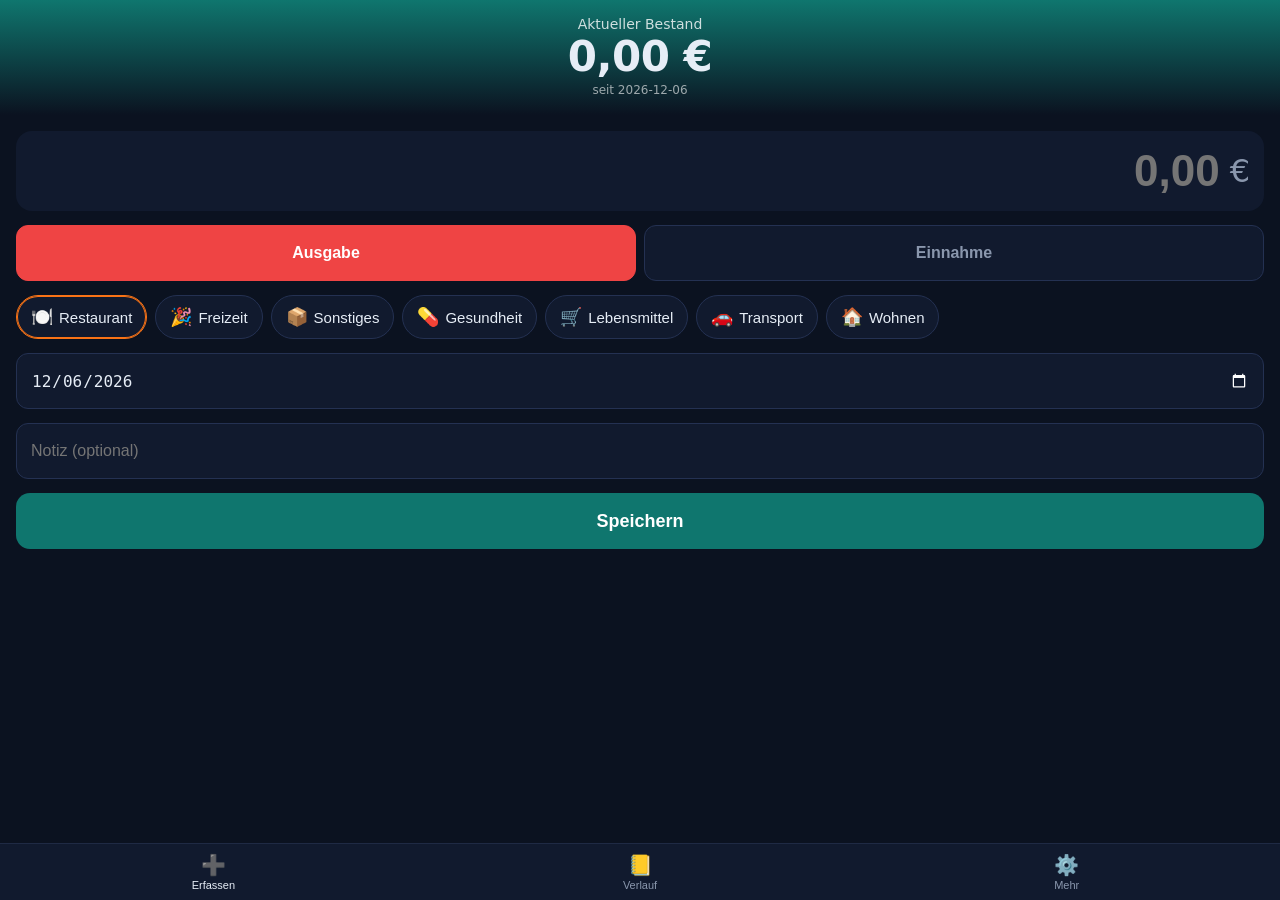
==== src/index.html @ 919357d1 "Initial commit: CashCount — lokales Kassenbuch als PWA Iterationen 1–3: Erfassen mit Live-Bestand, K" ====
<!DOCTYPE html>
<html lang="de">
<head>
  <meta charset="UTF-8">
  <meta name="viewport" content="width=device-width, initial-scale=1, viewport-fit=cover, user-scalable=no">
  <meta name="apple-mobile-web-app-capable" content="yes">
  <meta name="apple-mobile-web-app-status-bar-style" content="black-translucent">
  <meta name="apple-mobile-web-app-title" content="CashCount">
  <meta name="theme-color" content="#0f766e">
  <title>CashCount</title>
  <link rel="manifest" href="manifest.webmanifest">
  <link rel="apple-touch-icon" href="icons/icon-180.png">
  <link rel="stylesheet" href="css/styles.css">
</head>
<body>
  <!-- Bestand -->
  <header class="balance" id="balance">
    <span class="balance__label">Aktueller Bestand</span>
    <span class="balance__value" id="balanceValue">–</span>
    <span class="balance__sub" id="balanceSub"></span>
  </header>

  <main id="views">
    <!-- ERFASSEN -->
    <section class="view" data-view="capture">
      <form id="captureForm" class="capture" autocomplete="off">
        <div class="amount">
          <input id="amountInput" class="amount__input" inputmode="decimal" placeholder="0,00" aria-label="Betrag">
          <span class="amount__cur">€</span>
        </div>

        <div class="typetoggle" id="captureType">
          <button type="button" class="typebtn" data-type="expense">Ausgabe</button>
          <button type="button" class="typebtn" data-type="income">Einnahme</button>
        </div>

        <div class="chips" id="captureChips"></div>

        <div class="row">
          <input type="date" id="dateInput" class="field" aria-label="Datum">
        </div>
        <div class="row">
          <input type="text" id="noteInput" class="field" placeholder="Notiz (optional)">
        </div>

        <button type="submit" class="save" id="saveBtn">Speichern</button>
        <p class="toast" id="toast" hidden></p>
      </form>
    </section>

    <!-- VERLAUF -->
    <section class="view" data-view="history" hidden>
      <div class="filterbar">
        <input id="searchInput" class="field" placeholder="🔍 Suche (Notiz / Kategorie)">
        <div class="row">
          <select id="filterType" class="field">
            <option value="all">Alle</option>
            <option value="expense">Ausgaben</option>
            <option value="income">Einnahmen</option>
          </select>
          <select id="filterCat" class="field"></select>
        </div>
      </div>
      <div id="historyList"></div>
    </section>

    <!-- MEHR -->
    <section class="view" data-view="more" hidden>
      <div class="card">
        <h2>Übersicht — <span id="statMonth"></span></h2>
        <div class="statrow"><span>Einnahmen</span><span class="pos" id="statIncome">–</span></div>
        <div class="statrow"><span>Ausgaben</span><span class="neg" id="statExpense">–</span></div>
        <div class="statrow statrow--total"><span>Saldo Monat</span><span id="statNet">–</span></div>
        <div id="statByCat" class="statcats"></div>
      </div>

      <div class="card">
        <h2>Anfangsbestand</h2>
        <div class="row">
          <input id="startInput" class="field" inputmode="decimal" placeholder="0,00">
          <button type="button" class="btn" id="saveStartBtn">Sichern</button>
        </div>
        <p class="muted" id="startMode"></p>
      </div>

      <div class="card">
        <div class="card__head">
          <h2>Kategorien</h2>
          <button type="button" class="btn btn--sm" id="addCatBtn">+ Neu</button>
        </div>
        <div id="categoryListMore" class="catlist"></div>
      </div>

      <div class="card">
        <div class="card__head">
          <h2>Wiederkehrende Einträge</h2>
          <button type="button" class="btn btn--sm" id="addRecurBtn">+ Neu</button>
        </div>
        <div id="recurringList" class="catlist"></div>
        <p class="muted">Fällige Einträge werden beim Öffnen der App automatisch erzeugt.</p>
      </div>

      <div class="card">
        <h2>Daten</h2>
        <div class="datagrid">
          <button type="button" class="btn" id="exportCsvBtn">CSV exportieren</button>
          <button type="button" class="btn" id="backupBtn">Backup sichern</button>
          <button type="button" class="btn" id="importBtn">Backup laden</button>
          <input type="file" id="importFile" accept="application/json,.json" hidden>
        </div>
        <p class="muted">CSV für Tabellen (Excel/Numbers). „Backup laden" ersetzt alle aktuellen Daten.</p>
      </div>
    </section>
  </main>

  <!-- Bottom-Navigation -->
  <nav class="tabbar">
    <button class="tab is-active" data-goto="capture">➕<span>Erfassen</span></button>
    <button class="tab" data-goto="history">📒<span>Verlauf</span></button>
    <button class="tab" data-goto="more">⚙️<span>Mehr</span></button>
  </nav>

  <!-- Bearbeiten-Overlay -->
  <div class="overlay" id="editOverlay" hidden>
    <div class="sheet">
      <h2>Eintrag bearbeiten</h2>
      <div class="amount">
        <input id="editAmount" class="amount__input" inputmode="decimal" placeholder="0,00">
        <span class="amount__cur">€</span>
      </div>
      <div class="typetoggle" id="editType">
        <button type="button" class="typebtn" data-type="expense">Ausgabe</button>
        <button type="button" class="typebtn" data-type="income">Einnahme</button>
      </div>
      <div class="chips" id="editChips"></div>
      <div class="row"><input type="date" id="editDate" class="field"></div>
      <div class="row"><input type="text" id="editNote" class="field" placeholder="Notiz (optional)"></div>
      <div class="sheet__actions">
        <button type="button" class="btn danger" id="editDelete">Löschen</button>
        <button type="button" class="btn" id="editCancel">Abbrechen</button>
        <button type="button" class="save save--inline" id="editSave">Speichern</button>
      </div>
    </div>
  </div>

  <!-- Kategorie-Overlay -->
  <div class="overlay" id="catOverlay" hidden>
    <div class="sheet">
      <h2 id="catSheetTitle">Kategorie</h2>
      <div class="row">
        <input id="catIcon" class="field field--icon" placeholder="🛒" maxlength="2" aria-label="Emoji">
        <input id="catName" class="field" placeholder="Name" aria-label="Name">
      </div>
      <div class="swatches" id="catSwatches"></div>
      <select id="catType" class="field">
        <option value="expense">Ausgabe</option>
        <option value="income">Einnahme</option>
        <option value="both">beides</option>
      </select>
      <label class="check"><input type="checkbox" id="catArchived"> Archiviert (ausgeblendet)</label>
      <div class="sheet__actions">
        <button type="button" class="btn danger" id="catDelete">Löschen</button>
        <button type="button" class="btn" id="catCancel">Abbrechen</button>
        <button type="button" class="save save--inline" id="catSave">Speichern</button>
      </div>
    </div>
  </div>

  <!-- Wiederkehrend-Overlay -->
  <div class="overlay" id="recurOverlay" hidden>
    <div class="sheet">
      <h2>Wiederkehrender Eintrag</h2>
      <div class="amount">
        <input id="recurAmount" class="amount__input" inputmode="decimal" placeholder="0,00">
        <span class="amount__cur">€</span>
      </div>
      <div class="typetoggle" id="recurType">
        <button type="button" class="typebtn" data-type="expense">Ausgabe</button>
        <button type="button" class="typebtn" data-type="income">Einnahme</button>
      </div>
      <div class="chips" id="recurChips"></div>
      <input id="recurNote" class="field" placeholder="Notiz (optional)">
      <label class="fieldlabel">Intervall
        <select id="recurInterval" class="field"></select>
      </label>
      <label class="fieldlabel" id="recurWeekdayRow" hidden>Wochentag
        <select id="recurWeekday" class="field"></select>
      </label>
      <label class="fieldlabel" id="recurDayRow" hidden>Tag im Monat
        <input id="recurDay" class="field" inputmode="numeric" placeholder="1–31">
      </label>
      <label class="fieldlabel">Start
        <input type="date" id="recurStart" class="field">
      </label>
      <label class="fieldlabel">Ende (optional)
        <input type="date" id="recurEnd" class="field">
      </label>
      <label class="check"><input type="checkbox" id="recurActive" checked> Aktiv</label>
      <div class="sheet__actions">
        <button type="button" class="btn danger" id="recurDelete">Löschen</button>
        <button type="button" class="btn" id="recurCancel">Abbrechen</button>
        <button type="button" class="save save--inline" id="recurSave">Speichern</button>
      </div>
    </div>
  </div>

  <script src="js/config.js"></script>
  <script src="js/money.js"></script>
  <script src="js/db.js"></script>
  <script src="js/exporter.js"></script>
  <script src="js/app.js"></script>
</body>
</html>
---- src/css/styles.css ----
/* CashCount — Styles. Dark, daumenfreundlich, Vollbild-PWA. */
:root {
  --bg: #0b1220;
  --surface: #111a2e;
  --surface2: #1a2540;
  --text: #e6edf6;
  --muted: #8a97ad;
  --accent: #0f766e;
  --expense: #ef4444;
  --income: #22c55e;
  --tap: 56px;
  --safe-top: env(safe-area-inset-top);
  --safe-bottom: env(safe-area-inset-bottom);
}

* { box-sizing: border-box; -webkit-tap-highlight-color: transparent; }

html, body {
  margin: 0; height: 100%;
  background: var(--bg); color: var(--text);
  font-family: -apple-system, system-ui, "Segoe UI", Roboto, sans-serif;
}
body { display: flex; flex-direction: column; min-height: 100dvh; }

/* Bestand */
.balance {
  padding: calc(var(--safe-top) + 16px) 16px 18px;
  text-align: center;
  background: linear-gradient(180deg, var(--accent), transparent);
}
.balance__label { display: block; font-size: 14px; color: rgba(255,255,255,.8); }
.balance__value { display: block; font-size: 42px; font-weight: 700; letter-spacing: -.5px; }
.balance__value.is-negative { color: var(--expense); }
.balance__sub { display: block; font-size: 12px; color: rgba(255,255,255,.6); margin-top: 2px; }

main { flex: 1; overflow-y: auto; padding: 16px; }
.view[hidden] { display: none; }
.placeholder { color: var(--muted); text-align: center; margin-top: 40px; }
.muted { color: var(--muted); font-size: 13px; }

/* Erfassen */
.capture { display: flex; flex-direction: column; gap: 14px; }
.amount {
  display: flex; align-items: center; justify-content: center;
  background: var(--surface); border-radius: 16px; padding: 14px;
}
.amount__input {
  background: transparent; border: 0; color: var(--text);
  font-size: 44px; font-weight: 700; text-align: right; width: 100%;
  outline: none; min-width: 0;
}
.amount__cur { font-size: 32px; color: var(--muted); padding-left: 8px; }

.typetoggle { display: flex; gap: 8px; }
.typebtn {
  flex: 1; min-height: var(--tap); border: 1px solid #243152;
  background: var(--surface); color: var(--muted);
  border-radius: 12px; font-size: 16px; font-weight: 600;
}
.typebtn[data-type="expense"].is-active { background: var(--expense); color: #fff; border-color: var(--expense); }
.typebtn[data-type="income"].is-active  { background: var(--income);  color: #06210f; border-color: var(--income); }

.chips { display: flex; flex-wrap: wrap; gap: 8px; }
.chip {
  display: inline-flex; align-items: center; gap: 6px;
  min-height: 44px; padding: 8px 14px; border-radius: 999px;
  border: 1px solid #243152; background: var(--surface);
  color: var(--text); font-size: 15px;
}
.chip.is-active { border-color: var(--chip, var(--accent)); box-shadow: inset 0 0 0 1px var(--chip, var(--accent)); }
.chip__icon { font-size: 18px; }

.row { display: flex; gap: 8px; }
.field {
  flex: 1; min-height: var(--tap); padding: 0 14px;
  background: var(--surface); border: 1px solid #243152; border-radius: 12px;
  color: var(--text); font-size: 16px; outline: none;
}
input[type="date"].field { color-scheme: dark; }

.save {
  min-height: var(--tap); border: 0; border-radius: 14px;
  background: var(--accent); color: #fff; font-size: 18px; font-weight: 700;
}
.save--inline { flex: 1; }

.toast {
  text-align: center; color: var(--income); font-weight: 600; margin: 4px 0 0;
}

/* Buttons allgemein */
.btn {
  min-height: var(--tap); padding: 0 18px; border-radius: 12px;
  border: 1px solid #243152; background: var(--surface2); color: var(--text);
  font-size: 16px; font-weight: 600;
}
.btn.danger { background: transparent; color: var(--expense); border-color: var(--expense); }

/* Verlauf */
.dayhead {
  display: flex; justify-content: space-between; align-items: baseline;
  margin: 18px 2px 8px; font-size: 13px; color: var(--muted); font-weight: 600;
}
.dayhead .pos { color: var(--income); }
.dayhead .neg { color: var(--expense); }
.entry {
  display: flex; align-items: center; gap: 12px; width: 100%;
  text-align: left; background: var(--surface); border: 0;
  border-radius: 12px; padding: 12px; margin-bottom: 8px; color: var(--text);
}
.entry__icon {
  width: 38px; height: 38px; flex: 0 0 38px; border-radius: 10px;
  display: flex; align-items: center; justify-content: center; font-size: 18px;
  background: color-mix(in srgb, var(--chip) 25%, transparent);
}
.entry__main { flex: 1; display: flex; flex-direction: column; min-width: 0; }
.entry__cat { font-size: 16px; }
.entry__note { font-size: 13px; color: var(--muted); overflow: hidden; text-overflow: ellipsis; white-space: nowrap; }
.entry__amount { font-weight: 700; font-size: 16px; }
.entry__amount.pos { color: var(--income); }
.entry__amount.neg { color: var(--expense); }

.entry__rec { font-size: 11px; position: relative; top: -8px; margin-left: -4px; }

/* Mehr / Karten */
.card { background: var(--surface); border-radius: 16px; padding: 16px; margin-bottom: 14px; }
.card h2 { margin: 0 0 12px; font-size: 17px; }
.card__head { display: flex; align-items: center; justify-content: space-between; margin-bottom: 12px; }
.card__head h2 { margin: 0; }
.btn--sm { min-height: 38px; padding: 0 12px; font-size: 14px; }

.catlist { display: flex; flex-direction: column; gap: 8px; margin-bottom: 8px; }
.catitem {
  display: flex; align-items: center; gap: 12px; width: 100%; text-align: left;
  background: var(--surface2); border: 0; border-radius: 12px; padding: 10px 12px; color: var(--text);
}
.catitem > span:nth-child(2) { flex: 1; }
.catitem .muted { margin-left: auto; }
.catitem.is-archived { opacity: .5; }

/* Statistik */
.statrow { display: flex; justify-content: space-between; padding: 6px 0; font-size: 15px; }
.statrow .pos { color: var(--income); } .statrow .neg { color: var(--expense); }
.statrow--total { border-top: 1px solid #243152; margin-top: 4px; padding-top: 10px; font-weight: 700; }
.statrow--total .pos { color: var(--income); } .statrow--total .neg { color: var(--expense); }
.statcats { margin-top: 12px; display: flex; flex-direction: column; gap: 10px; }
.statcat { display: grid; grid-template-columns: auto 1fr auto; align-items: center; gap: 8px; column-gap: 10px; }
.statcat__name { font-size: 14px; }
.statcat__bar { grid-column: 1 / -1; height: 6px; background: #243152; border-radius: 4px; overflow: hidden; }
.statcat__bar > span { display: block; height: 100%; }
.statcat__val { font-size: 14px; color: var(--muted); }

/* Formular-Bausteine in Overlays */
.fieldlabel { display: flex; flex-direction: column; gap: 4px; font-size: 13px; color: var(--muted); }
.fieldlabel .field { margin-top: 2px; }
.field--icon { flex: 0 0 64px; text-align: center; font-size: 22px; }
select.field { -webkit-appearance: none; appearance: none; }
.check { display: flex; align-items: center; gap: 8px; font-size: 15px; }
.check input { width: 22px; height: 22px; }

/* Farb-Swatches */
.swatches { display: flex; flex-wrap: wrap; gap: 10px; }
.swatch { width: 36px; height: 36px; border-radius: 50%; border: 2px solid transparent; }
.swatch.is-active { border-color: var(--text); box-shadow: 0 0 0 2px var(--bg) inset; }

/* Filterleiste (Verlauf) */
.filterbar { display: flex; flex-direction: column; gap: 8px; margin-bottom: 4px; }

/* Daten-Buttons */
.datagrid { display: flex; flex-wrap: wrap; gap: 8px; }
.datagrid .btn { flex: 1 1 30%; }

/* Bottom-Navigation */
.tabbar {
  display: flex; border-top: 1px solid #1f2a44;
  background: var(--surface); padding-bottom: var(--safe-bottom);
}
.tab {
  flex: 1; min-height: var(--tap); border: 0; background: transparent;
  color: var(--muted); font-size: 20px;
  display: flex; flex-direction: column; align-items: center; justify-content: center; gap: 2px; padding: 6px;
}
.tab span { font-size: 11px; }
.tab.is-active { color: var(--text); }

/* Overlay / Sheet */
.overlay {
  position: fixed; inset: 0; background: rgba(0,0,0,.55);
  display: flex; align-items: flex-end; z-index: 50;
}
.overlay[hidden] { display: none; }
.sheet {
  width: 100%; background: var(--bg); border-radius: 20px 20px 0 0;
  padding: 20px 16px calc(var(--safe-bottom) + 20px);
  display: flex; flex-direction: column; gap: 12px;
  max-height: 90dvh; overflow-y: auto;
}
.sheet h2 { margin: 0 0 4px; font-size: 18px; text-align: center; }
.sheet__actions { display: flex; gap: 8px; margin-top: 4px; }
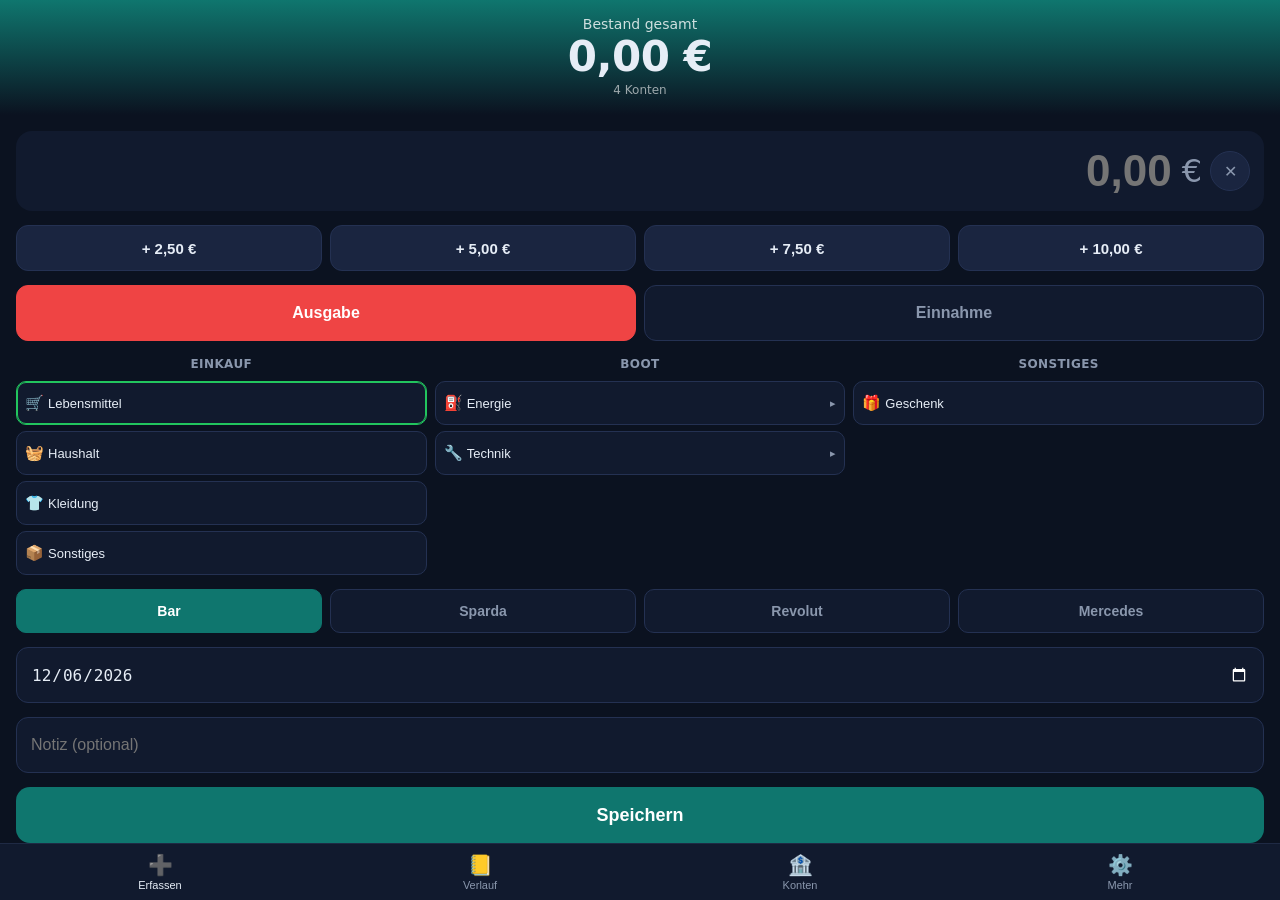
==== commit 4e3a115f: "feat: Iteration 4 — Konten, Schnell-Eingabe & Kategorie-Hierarchie - Konten (Bar/Sparda/Revolut/Merc" ====
--- a/src/index.html
+++ b/src/index.html
@@ -13,9 +13,9 @@
   <link rel="stylesheet" href="css/styles.css">
 </head>
 <body>
-  <!-- Bestand -->
+  <!-- Bestand (Summe aller Konten) -->
   <header class="balance" id="balance">
-    <span class="balance__label">Aktueller Bestand</span>
+    <span class="balance__label">Bestand gesamt</span>
     <span class="balance__value" id="balanceValue">–</span>
     <span class="balance__sub" id="balanceSub"></span>
   </header>
@@ -27,14 +27,22 @@
         <div class="amount">
           <input id="amountInput" class="amount__input" inputmode="decimal" placeholder="0,00" aria-label="Betrag">
           <span class="amount__cur">€</span>
-        </div>
+          <button type="button" class="amount__clear" id="clearAmountBtn" aria-label="Betrag löschen">✕</button>
+        </div>
+
+        <!-- Schnell-Eingabe (addiert sich) -->
+        <div class="quick" id="quickButtons"></div>
 
         <div class="typetoggle" id="captureType">
           <button type="button" class="typebtn" data-type="expense">Ausgabe</button>
           <button type="button" class="typebtn" data-type="income">Einnahme</button>
         </div>
 
-        <div class="chips" id="captureChips"></div>
+        <!-- Kategorie-Auswahl (Spalten/Hierarchie bei Ausgaben, Chips bei Einnahmen) -->
+        <div class="picker" id="captureChips"></div>
+
+        <!-- Konto-Auswahl -->
+        <div class="acctpick" id="captureAccounts" aria-label="Konto"></div>
 
         <div class="row">
           <input type="date" id="dateInput" class="field" aria-label="Datum">
@@ -45,6 +53,9 @@
 
         <button type="submit" class="save" id="saveBtn">Speichern</button>
         <p class="toast" id="toast" hidden></p>
+
+        <!-- Kleine Konten-Summe -->
+        <div class="accsum" id="captureAccSum"></div>
       </form>
     </section>
 
@@ -64,6 +75,45 @@
       <div id="historyList"></div>
     </section>
 
+    <!-- KONTEN -->
+    <section class="view" data-view="accounts" hidden>
+      <div class="card">
+        <h2>Konten-Übersicht</h2>
+        <div id="accountOverview" class="accov"></div>
+      </div>
+
+      <div class="card">
+        <h2>Transfer / Ein- &amp; Auszahlung</h2>
+        <p class="muted">Verschiebt Geld zwischen Konten (z. B. Bargeld einzahlen = Bar → Bank). Zählt nicht als Einnahme/Ausgabe.</p>
+        <div class="amount amount--sm">
+          <input id="transferAmount" class="amount__input" inputmode="decimal" placeholder="0,00" aria-label="Betrag">
+          <span class="amount__cur">€</span>
+        </div>
+        <label class="fieldlabel">Von Konto
+          <select id="transferFrom" class="field"></select>
+        </label>
+        <label class="fieldlabel">Auf Konto
+          <select id="transferTo" class="field"></select>
+        </label>
+        <label class="fieldlabel">Datum
+          <input type="date" id="transferDate" class="field">
+        </label>
+        <input id="transferNote" class="field" placeholder="Notiz (optional)">
+        <button type="button" class="save" id="transferSaveBtn">Umbuchen</button>
+      </div>
+
+      <div class="card">
+        <h2>Letzte Umbuchungen</h2>
+        <div id="transferList" class="catlist"></div>
+      </div>
+
+      <div class="card">
+        <h2>Anfangsbestände</h2>
+        <p class="muted">Startwert je Konto (läuft durchlaufend, kein monatliches Zurücksetzen).</p>
+        <div id="startBalanceList" class="catlist"></div>
+      </div>
+    </section>
+
     <!-- MEHR -->
     <section class="view" data-view="more" hidden>
       <div class="card">
@@ -72,15 +122,6 @@
         <div class="statrow"><span>Ausgaben</span><span class="neg" id="statExpense">–</span></div>
         <div class="statrow statrow--total"><span>Saldo Monat</span><span id="statNet">–</span></div>
         <div id="statByCat" class="statcats"></div>
-      </div>
-
-      <div class="card">
-        <h2>Anfangsbestand</h2>
-        <div class="row">
-          <input id="startInput" class="field" inputmode="decimal" placeholder="0,00">
-          <button type="button" class="btn" id="saveStartBtn">Sichern</button>
-        </div>
-        <p class="muted" id="startMode"></p>
       </div>
 
       <div class="card">
@@ -117,6 +158,7 @@
   <nav class="tabbar">
     <button class="tab is-active" data-goto="capture">➕<span>Erfassen</span></button>
     <button class="tab" data-goto="history">📒<span>Verlauf</span></button>
+    <button class="tab" data-goto="accounts">🏦<span>Konten</span></button>
     <button class="tab" data-goto="more">⚙️<span>Mehr</span></button>
   </nav>
 
@@ -132,7 +174,10 @@
         <button type="button" class="typebtn" data-type="expense">Ausgabe</button>
         <button type="button" class="typebtn" data-type="income">Einnahme</button>
       </div>
-      <div class="chips" id="editChips"></div>
+      <div class="picker" id="editChips"></div>
+      <label class="fieldlabel">Konto
+        <select id="editAccount" class="field"></select>
+      </label>
       <div class="row"><input type="date" id="editDate" class="field"></div>
       <div class="row"><input type="text" id="editNote" class="field" placeholder="Notiz (optional)"></div>
       <div class="sheet__actions">
@@ -157,6 +202,12 @@
         <option value="income">Einnahme</option>
         <option value="both">beides</option>
       </select>
+      <label class="fieldlabel" id="catGroupRow">Spalte (nur Ausgaben)
+        <select id="catGroup" class="field"></select>
+      </label>
+      <label class="fieldlabel" id="catParentRow">Übergeordnet (optional)
+        <select id="catParent" class="field"></select>
+      </label>
       <label class="check"><input type="checkbox" id="catArchived"> Archiviert (ausgeblendet)</label>
       <div class="sheet__actions">
         <button type="button" class="btn danger" id="catDelete">Löschen</button>
@@ -178,7 +229,10 @@
         <button type="button" class="typebtn" data-type="expense">Ausgabe</button>
         <button type="button" class="typebtn" data-type="income">Einnahme</button>
       </div>
-      <div class="chips" id="recurChips"></div>
+      <div class="picker" id="recurChips"></div>
+      <label class="fieldlabel">Konto
+        <select id="recurAccount" class="field"></select>
+      </label>
       <input id="recurNote" class="field" placeholder="Notiz (optional)">
       <label class="fieldlabel">Intervall
         <select id="recurInterval" class="field"></select>
--- a/src/css/styles.css
+++ b/src/css/styles.css
@@ -50,6 +50,73 @@
   outline: none; min-width: 0;
 }
 .amount__cur { font-size: 32px; color: var(--muted); padding-left: 8px; }
+.amount--sm .amount__input { font-size: 32px; }
+.amount__clear {
+  flex: 0 0 auto; margin-left: 8px; width: 40px; height: 40px;
+  border-radius: 50%; border: 1px solid #243152; background: var(--surface2);
+  color: var(--muted); font-size: 16px;
+}
+
+/* Schnell-Eingabe */
+.quick { display: flex; gap: 8px; }
+.quickbtn {
+  flex: 1; min-height: 46px; border: 1px solid #243152; border-radius: 12px;
+  background: var(--surface2); color: var(--text); font-size: 15px; font-weight: 600;
+}
+.quickbtn:active { background: var(--accent); color: #fff; }
+
+/* Kategorie-Picker: Einnahmen als Chips */
+.picker--chips { display: flex; flex-wrap: wrap; gap: 8px; }
+
+/* Kategorie-Picker: Ausgaben in Spalten */
+.picker--cols { display: grid; grid-template-columns: repeat(3, 1fr); gap: 8px; align-items: start; }
+.catcol { display: flex; flex-direction: column; gap: 6px; min-width: 0; }
+.catcol__head {
+  font-size: 12px; font-weight: 700; color: var(--muted); text-transform: uppercase;
+  letter-spacing: .4px; padding: 2px 2px 4px; text-align: center;
+}
+.catl1 {
+  display: flex; align-items: center; gap: 4px; width: 100%; min-height: 44px;
+  padding: 6px 8px; border-radius: 10px; border: 1px solid #243152;
+  background: var(--surface); color: var(--text); font-size: 13px; text-align: left;
+}
+.catl1__name { flex: 1; min-width: 0; overflow: hidden; text-overflow: ellipsis; white-space: nowrap; }
+.catl1__caret { color: var(--muted); font-size: 11px; }
+.catl1.has-sel { border-color: var(--chip, var(--accent)); }
+.catl1.is-active { border-color: var(--chip, var(--accent)); box-shadow: inset 0 0 0 1px var(--chip, var(--accent)); }
+.catl1.is-open { background: var(--surface2); }
+.catl2 { display: flex; flex-direction: column; gap: 4px; padding-left: 8px; border-left: 2px solid #243152; margin-left: 4px; }
+.catl2btn {
+  display: flex; align-items: center; gap: 4px; min-height: 40px; padding: 4px 8px;
+  border-radius: 8px; border: 1px solid #243152; background: var(--surface);
+  color: var(--text); font-size: 12px; text-align: left;
+}
+.catl2btn.is-active { border-color: var(--chip, var(--accent)); box-shadow: inset 0 0 0 1px var(--chip, var(--accent)); }
+.catl1 .chip__icon, .catl2btn .chip__icon { font-size: 15px; }
+
+/* Konto-Auswahl */
+.acctpick { display: flex; flex-wrap: wrap; gap: 8px; }
+.acctbtn {
+  flex: 1 1 22%; min-height: 44px; border: 1px solid #243152; border-radius: 10px;
+  background: var(--surface); color: var(--muted); font-size: 14px; font-weight: 600;
+}
+.acctbtn.is-active { background: var(--accent); color: #fff; border-color: var(--accent); }
+
+/* Kleine Konten-Summe (Erfassen) */
+.accsum {
+  margin-top: 8px; background: var(--surface); border-radius: 12px; padding: 10px 12px;
+  display: flex; flex-direction: column; gap: 2px;
+}
+.accsum__total { display: flex; justify-content: space-between; font-weight: 700; font-size: 15px; padding-bottom: 4px; border-bottom: 1px solid #243152; margin-bottom: 4px; }
+.accsum__row { display: flex; justify-content: space-between; font-size: 13px; color: var(--muted); }
+.accsum__row .neg { color: var(--expense); }
+
+/* Konten-Übersicht & Anfangsbestände */
+.accov { display: flex; flex-direction: column; }
+.startrow { display: flex; align-items: center; gap: 8px; margin-bottom: 8px; }
+.startrow__name { flex: 0 0 84px; font-size: 15px; }
+.startrow .field { flex: 1; }
+.catitem.is-child { margin-left: 16px; }
 
 .typetoggle { display: flex; gap: 8px; }
 .typebtn {
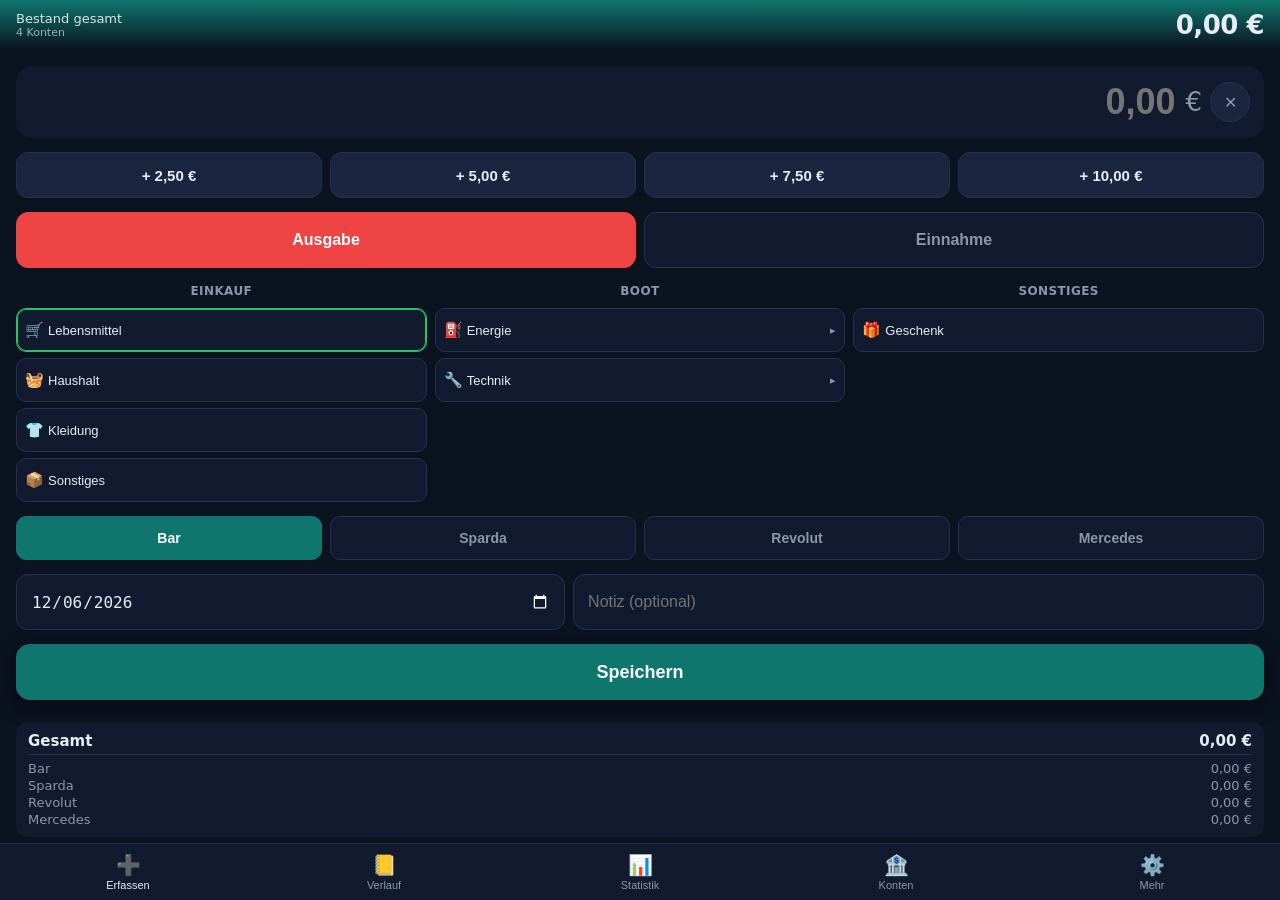
==== commit 0c1c8547: "feat: Iteration 5 — Kompakt-Layout, Statistik-Seite & 3-Monats-Prognose - Kompakter Kopfbereich: Bes" ====
--- a/src/index.html
+++ b/src/index.html
@@ -13,11 +13,13 @@
   <link rel="stylesheet" href="css/styles.css">
 </head>
 <body>
-  <!-- Bestand (Summe aller Konten) -->
+  <!-- Bestand (Summe aller Konten) — kompakte Kopfzeile -->
   <header class="balance" id="balance">
-    <span class="balance__label">Bestand gesamt</span>
+    <span class="balance__left">
+      <span class="balance__label">Bestand gesamt</span>
+      <span class="balance__sub" id="balanceSub"></span>
+    </span>
     <span class="balance__value" id="balanceValue">–</span>
-    <span class="balance__sub" id="balanceSub"></span>
   </header>
 
   <main id="views">
@@ -45,17 +47,18 @@
         <div class="acctpick" id="captureAccounts" aria-label="Konto"></div>
 
         <div class="row">
-          <input type="date" id="dateInput" class="field" aria-label="Datum">
-        </div>
-        <div class="row">
+          <input type="date" id="dateInput" class="field field--date" aria-label="Datum">
           <input type="text" id="noteInput" class="field" placeholder="Notiz (optional)">
         </div>
 
-        <button type="submit" class="save" id="saveBtn">Speichern</button>
-        <p class="toast" id="toast" hidden></p>
+        <!-- bleibt beim Scrollen immer sichtbar -->
+        <button type="submit" class="save save--sticky" id="saveBtn">Speichern</button>
 
         <!-- Kleine Konten-Summe -->
         <div class="accsum" id="captureAccSum"></div>
+
+        <!-- Prognose: Bestandsentwicklung aus wiederkehrenden Einträgen -->
+        <div class="accsum accsum--forecast" id="captureForecast" hidden></div>
       </form>
     </section>
 
@@ -75,6 +78,45 @@
       <div id="historyList"></div>
     </section>
 
+    <!-- STATISTIK -->
+    <section class="view" data-view="stats" hidden>
+      <div class="monthnav">
+        <button type="button" class="btn btn--sm" id="statsPrev" aria-label="Voriger Monat">‹</button>
+        <h2 id="statsMonthLabel"></h2>
+        <button type="button" class="btn btn--sm" id="statsNext" aria-label="Nächster Monat">›</button>
+      </div>
+
+      <div class="statgrid">
+        <div class="statcard"><span class="statcard__label">Einnahmen</span><span class="statcard__val pos" id="statsIncome">–</span></div>
+        <div class="statcard"><span class="statcard__label">Ausgaben</span><span class="statcard__val neg" id="statsExpense">–</span></div>
+        <div class="statcard"><span class="statcard__label">Saldo</span><span class="statcard__val" id="statsNet">–</span></div>
+      </div>
+
+      <div class="card">
+        <h2>Ausgaben nach Bereich</h2>
+        <div id="statsDonut"></div>
+      </div>
+
+      <div class="card">
+        <h2>Ausgaben pro Tag</h2>
+        <div id="statsDaily"></div>
+      </div>
+
+      <div class="card">
+        <h2>6-Monats-Trend</h2>
+        <div class="trend" id="statsTrend"></div>
+        <div class="trendlegend">
+          <span><i class="legdot" style="background:var(--income)"></i> Einnahmen</span>
+          <span><i class="legdot" style="background:var(--expense)"></i> Ausgaben</span>
+        </div>
+      </div>
+
+      <div class="card">
+        <h2>Top-Kategorien</h2>
+        <div id="statsTopCats" class="statcats"></div>
+      </div>
+    </section>
+
     <!-- KONTEN -->
     <section class="view" data-view="accounts" hidden>
       <div class="card">
@@ -117,14 +159,6 @@
     <!-- MEHR -->
     <section class="view" data-view="more" hidden>
       <div class="card">
-        <h2>Übersicht — <span id="statMonth"></span></h2>
-        <div class="statrow"><span>Einnahmen</span><span class="pos" id="statIncome">–</span></div>
-        <div class="statrow"><span>Ausgaben</span><span class="neg" id="statExpense">–</span></div>
-        <div class="statrow statrow--total"><span>Saldo Monat</span><span id="statNet">–</span></div>
-        <div id="statByCat" class="statcats"></div>
-      </div>
-
-      <div class="card">
         <div class="card__head">
           <h2>Kategorien</h2>
           <button type="button" class="btn btn--sm" id="addCatBtn">+ Neu</button>
@@ -154,10 +188,14 @@
     </section>
   </main>
 
+  <!-- Toast: global, damit Meldungen in jeder Ansicht sichtbar sind -->
+  <p class="toast" id="toast" hidden></p>
+
   <!-- Bottom-Navigation -->
   <nav class="tabbar">
     <button class="tab is-active" data-goto="capture">➕<span>Erfassen</span></button>
     <button class="tab" data-goto="history">📒<span>Verlauf</span></button>
+    <button class="tab" data-goto="stats">📊<span>Statistik</span></button>
     <button class="tab" data-goto="accounts">🏦<span>Konten</span></button>
     <button class="tab" data-goto="more">⚙️<span>Mehr</span></button>
   </nav>
--- a/src/css/styles.css
+++ b/src/css/styles.css
@@ -22,16 +22,17 @@
 }
 body { display: flex; flex-direction: column; min-height: 100dvh; }
 
-/* Bestand */
+/* Bestand — kompakte Kopfzeile (Label links, Wert rechts) */
 .balance {
-  padding: calc(var(--safe-top) + 16px) 16px 18px;
-  text-align: center;
+  padding: calc(var(--safe-top) + 10px) 16px 10px;
+  display: flex; align-items: center; justify-content: space-between; gap: 12px;
   background: linear-gradient(180deg, var(--accent), transparent);
 }
-.balance__label { display: block; font-size: 14px; color: rgba(255,255,255,.8); }
-.balance__value { display: block; font-size: 42px; font-weight: 700; letter-spacing: -.5px; }
+.balance__left { display: flex; flex-direction: column; min-width: 0; }
+.balance__label { font-size: 13px; color: rgba(255,255,255,.85); }
+.balance__value { font-size: 26px; font-weight: 700; letter-spacing: -.5px; white-space: nowrap; }
 .balance__value.is-negative { color: var(--expense); }
-.balance__sub { display: block; font-size: 12px; color: rgba(255,255,255,.6); margin-top: 2px; }
+.balance__sub { font-size: 11px; color: rgba(255,255,255,.6); }
 
 main { flex: 1; overflow-y: auto; padding: 16px; }
 .view[hidden] { display: none; }
@@ -46,10 +47,10 @@
 }
 .amount__input {
   background: transparent; border: 0; color: var(--text);
-  font-size: 44px; font-weight: 700; text-align: right; width: 100%;
+  font-size: 36px; font-weight: 700; text-align: right; width: 100%;
   outline: none; min-width: 0;
 }
-.amount__cur { font-size: 32px; color: var(--muted); padding-left: 8px; }
+.amount__cur { font-size: 26px; color: var(--muted); padding-left: 8px; }
 .amount--sm .amount__input { font-size: 32px; }
 .amount__clear {
   flex: 0 0 auto; margin-left: 8px; width: 40px; height: 40px;
@@ -111,6 +112,58 @@
 .accsum__row { display: flex; justify-content: space-between; font-size: 13px; color: var(--muted); }
 .accsum__row .neg { color: var(--expense); }
 
+/* Prognose auf der Eingabeseite */
+.accsum--forecast .accsum__total { color: var(--muted); font-size: 13px; }
+.fc { font-size: 11px; font-weight: 600; }
+.fc--pos { color: var(--income); }
+.fc--neg { color: var(--expense); }
+
+/* Statistik-Seite */
+.monthnav { display: flex; align-items: center; justify-content: space-between; margin-bottom: 12px; }
+.monthnav h2 { margin: 0; font-size: 18px; }
+.monthnav .btn--sm { min-width: 52px; font-size: 20px; }
+.btn:disabled { opacity: .35; }
+
+.statgrid { display: grid; grid-template-columns: repeat(3, 1fr); gap: 8px; margin-bottom: 14px; }
+.statcard {
+  background: var(--surface); border-radius: 12px; padding: 10px 12px;
+  display: flex; flex-direction: column; gap: 2px; min-width: 0;
+}
+.statcard__label { font-size: 11px; color: var(--muted); }
+.statcard__val { font-size: 15px; font-weight: 700; white-space: nowrap; overflow: hidden; text-overflow: ellipsis; }
+.statcard__val.pos { color: var(--income); }
+.statcard__val.neg { color: var(--expense); }
+
+/* Donut (SVG, dasharray in Prozent) */
+.donutbox { display: flex; justify-content: center; }
+.donut { width: 180px; height: 180px; }
+.donut__big { font-size: 5px; font-weight: 700; fill: var(--text); text-anchor: middle; }
+.donut__small { font-size: 2.6px; fill: var(--muted); text-anchor: middle; }
+.legend { margin-top: 14px; display: flex; flex-direction: column; gap: 7px; }
+.legrow { display: flex; align-items: center; gap: 8px; font-size: 14px; }
+.legdot { width: 10px; height: 10px; border-radius: 50%; display: inline-block; flex: 0 0 10px; }
+.legname { flex: 1; min-width: 0; overflow: hidden; text-overflow: ellipsis; white-space: nowrap; }
+.legpct { color: var(--muted); font-size: 13px; width: 42px; text-align: right; }
+.legval { font-size: 13px; width: 84px; text-align: right; }
+
+/* Tagesbalken */
+.dbars { display: flex; align-items: flex-end; gap: 2px; height: 90px; }
+.dbar { flex: 1; background: var(--accent); border-radius: 2px 2px 0 0; }
+.dbar.is-zero { height: 2px; background: #243152; }
+.dbars__axis { display: flex; justify-content: space-between; font-size: 11px; color: var(--muted); margin-top: 4px; }
+
+/* 6-Monats-Trend */
+.trend { display: flex; gap: 8px; height: 120px; align-items: flex-end; }
+.trendcol { flex: 1; display: flex; flex-direction: column; align-items: center; gap: 4px; height: 100%; }
+.trendbars { flex: 1; width: 100%; display: flex; align-items: flex-end; justify-content: center; gap: 3px; }
+.tbar { width: 12px; border-radius: 3px 3px 0 0; min-height: 2px; }
+.tbar--inc { background: var(--income); }
+.tbar--exp { background: var(--expense); }
+.trendlabel { font-size: 11px; color: var(--muted); }
+.trendcol.is-current .trendlabel { color: var(--text); font-weight: 700; }
+.trendlegend { display: flex; gap: 16px; margin-top: 10px; font-size: 12px; color: var(--muted); align-items: center; }
+.trendlegend .legdot { margin-right: 4px; }
+
 /* Konten-Übersicht & Anfangsbestände */
 .accov { display: flex; flex-direction: column; }
 .startrow { display: flex; align-items: center; gap: 8px; margin-bottom: 8px; }
@@ -144,15 +197,25 @@
   color: var(--text); font-size: 16px; outline: none;
 }
 input[type="date"].field { color-scheme: dark; }
+.field--date { flex: 0 0 44%; }
 
 .save {
   min-height: var(--tap); border: 0; border-radius: 14px;
   background: var(--accent); color: #fff; font-size: 18px; font-weight: 700;
 }
 .save--inline { flex: 1; }
+/* Speichern bleibt beim Scrollen im Sichtfeld (über der Tabbar) */
+.save--sticky {
+  position: sticky; bottom: 8px; z-index: 5;
+  box-shadow: 0 6px 18px rgba(0, 0, 0, .5);
+}
 
 .toast {
-  text-align: center; color: var(--income); font-weight: 600; margin: 4px 0 0;
+  position: fixed; left: 16px; right: 16px;
+  bottom: calc(var(--safe-bottom) + 76px); z-index: 60;
+  margin: 0; padding: 10px 14px; text-align: center;
+  color: var(--income); font-weight: 600;
+  background: var(--surface2); border: 1px solid #243152; border-radius: 12px;
 }
 
 /* Buttons allgemein */
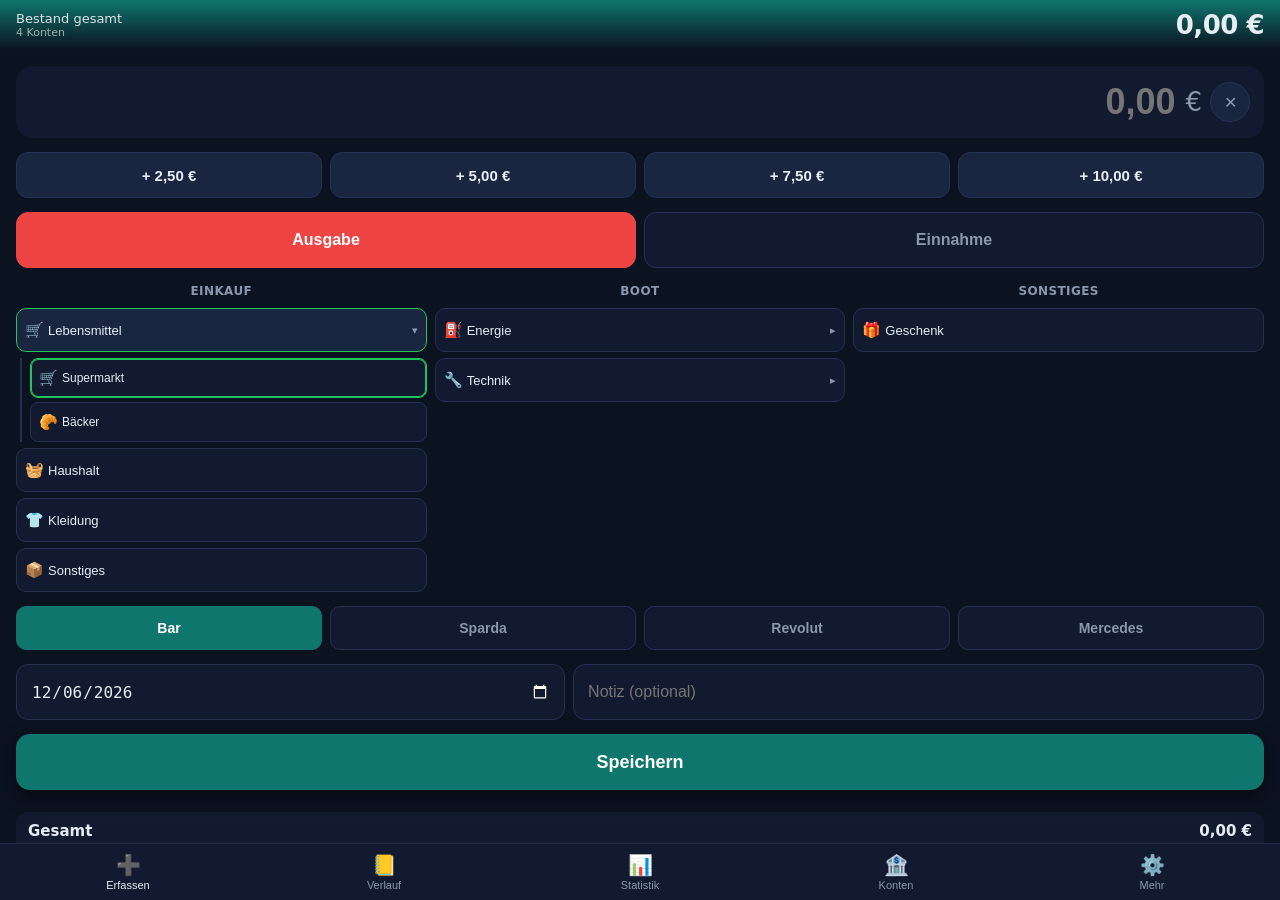
==== commit 5182e3db: "feat: Iteration 7 — Geräte-Sync über privates GitHub-Repo - Neues Modul js/sync.js: liest/schreibt c" ====
--- a/src/index.html
+++ b/src/index.html
@@ -19,7 +19,10 @@
       <span class="balance__label">Bestand gesamt</span>
       <span class="balance__sub" id="balanceSub"></span>
     </span>
-    <span class="balance__value" id="balanceValue">–</span>
+    <span class="balance__right">
+      <span class="balance__value" id="balanceValue">–</span>
+      <button type="button" class="syncbtn" id="syncBtn" hidden aria-label="Synchronisieren">↻</button>
+    </span>
   </header>
 
   <main id="views">
@@ -176,6 +179,23 @@
       </div>
 
       <div class="card">
+        <h2>Sync (GitHub)</h2>
+        <p class="muted">Gleicht die Daten über ein <strong>privates</strong> GitHub-Repository
+          zwischen deinen Geräten ab (beim Start, alle 5 Min, nach Änderungen + Refresh-Button
+          oben). Einrichtung: privates Repo anlegen, dann unter GitHub →
+          Settings → Developer settings → <em>Fine-grained tokens</em> ein Token nur für dieses
+          Repo mit Berechtigung „Contents: Read and write" erstellen.</p>
+        <input id="syncRepo" class="field" placeholder="benutzer/repository" autocapitalize="off" autocorrect="off">
+        <input id="syncToken" class="field" type="password" placeholder="GitHub-Token (github_pat_…)">
+        <label class="check"><input type="checkbox" id="syncEnabled"> Automatisch synchronisieren</label>
+        <div class="row">
+          <button type="button" class="btn" id="syncSaveBtn">Sichern</button>
+          <button type="button" class="btn" id="syncNowBtn">Jetzt synchronisieren</button>
+        </div>
+        <p class="muted" id="syncStatus"></p>
+      </div>
+
+      <div class="card">
         <h2>Daten</h2>
         <div class="datagrid">
           <button type="button" class="btn" id="exportCsvBtn">CSV exportieren</button>
@@ -300,6 +320,7 @@
   <script src="js/money.js"></script>
   <script src="js/db.js"></script>
   <script src="js/exporter.js"></script>
+  <script src="js/sync.js"></script>
   <script src="js/app.js"></script>
 </body>
 </html>
--- a/src/css/styles.css
+++ b/src/css/styles.css
@@ -19,6 +19,9 @@
   margin: 0; height: 100%;
   background: var(--bg); color: var(--text);
   font-family: -apple-system, system-ui, "Segoe UI", Roboto, sans-serif;
+  /* nur vertikal scrollen — kein seitliches Ausweichen/Bouncen auf dem iPhone */
+  overflow-x: hidden; max-width: 100vw;
+  overscroll-behavior-x: none;
 }
 body { display: flex; flex-direction: column; min-height: 100dvh; }
 
@@ -33,8 +36,22 @@
 .balance__value { font-size: 26px; font-weight: 700; letter-spacing: -.5px; white-space: nowrap; }
 .balance__value.is-negative { color: var(--expense); }
 .balance__sub { font-size: 11px; color: rgba(255,255,255,.6); }
-
-main { flex: 1; overflow-y: auto; padding: 16px; }
+.balance__right { display: flex; align-items: center; gap: 10px; }
+.syncbtn {
+  width: 34px; height: 34px; border-radius: 50%;
+  border: 1px solid rgba(255,255,255,.35); background: rgba(255,255,255,.12);
+  color: #fff; font-size: 17px; line-height: 1;
+}
+.syncbtn.is-busy { animation: syncspin 1s linear infinite; }
+.syncbtn.is-error { border-color: var(--expense); color: var(--expense); }
+@keyframes syncspin { to { transform: rotate(360deg); } }
+
+main {
+  flex: 1; overflow-y: auto; padding: 16px;
+  /* Touch-Gesten: nur vertikales Panning zulassen */
+  overflow-x: hidden; touch-action: pan-y;
+  overscroll-behavior: contain;
+}
 .view[hidden] { display: none; }
 .placeholder { color: var(--muted); text-align: center; margin-top: 40px; }
 .muted { color: var(--muted); font-size: 13px; }
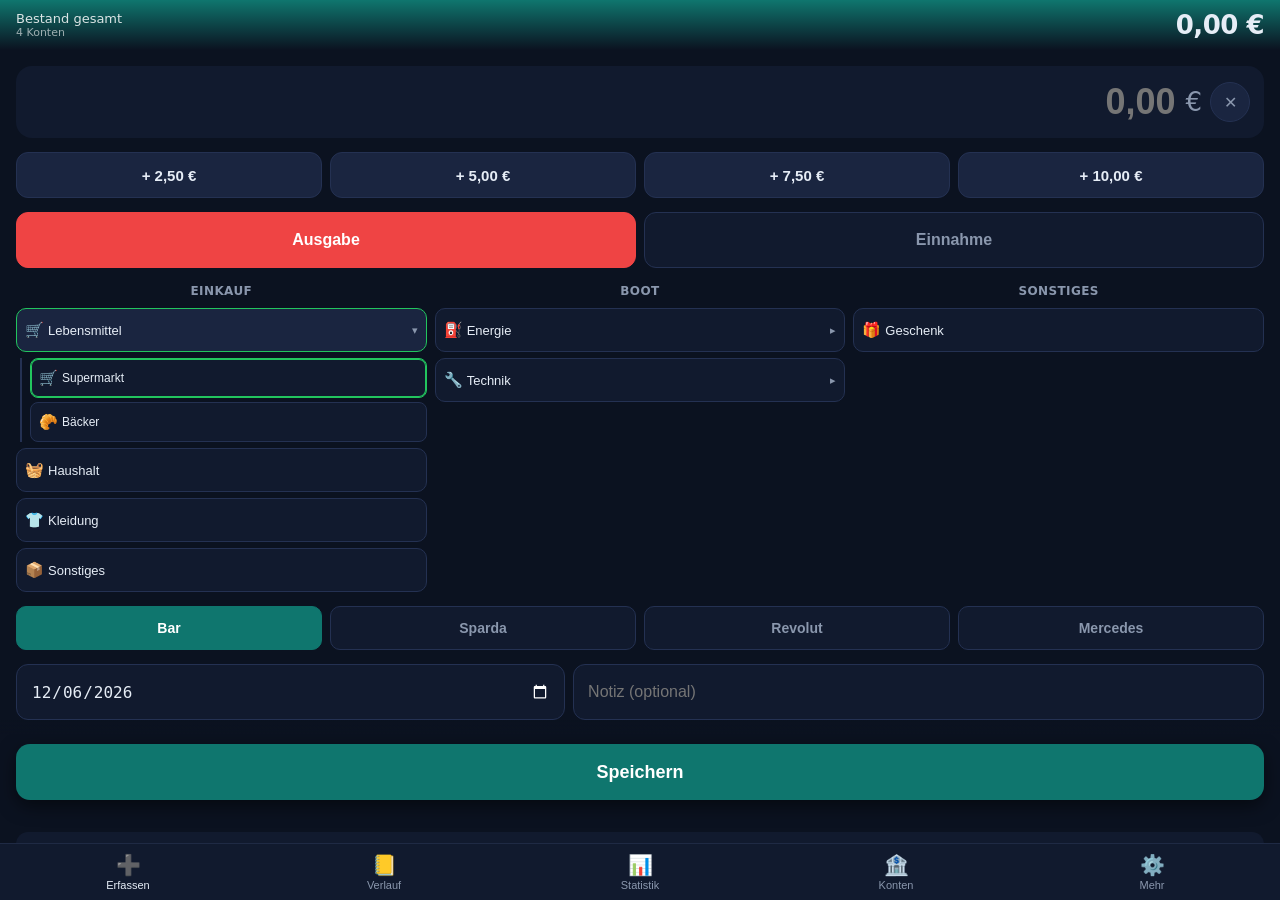
==== commit 42c3eded: "fix: Iteration 9 — Picker-Toggle-Bugs, opake Savebar, Konten-Heilung - Kategorie-Picker: syncCategor" ====
--- a/src/index.html
+++ b/src/index.html
@@ -54,8 +54,10 @@
           <input type="text" id="noteInput" class="field" placeholder="Notiz (optional)">
         </div>
 
-        <!-- bleibt beim Scrollen immer sichtbar -->
-        <button type="submit" class="save save--sticky" id="saveBtn">Speichern</button>
+        <!-- bleibt beim Scrollen immer sichtbar; opake Leiste, nichts scheint durch -->
+        <div class="savebar">
+          <button type="submit" class="save" id="saveBtn">Speichern</button>
+        </div>
 
         <!-- Kleine Konten-Summe -->
         <div class="accsum" id="captureAccSum"></div>
@@ -176,6 +178,13 @@
         </div>
         <div id="recurringList" class="catlist"></div>
         <p class="muted">Fällige Einträge werden beim Öffnen der App automatisch erzeugt.</p>
+      </div>
+
+      <div class="card">
+        <h2>Kategorien strukturieren</h2>
+        <p class="muted">Komfortabler Editor für Spalten, Kategorien und Unterkategorien —
+          Reihenfolge, Ebenen, Farben (am besten am Desktop/Laptop nutzen).</p>
+        <a class="btn btn--anchor" href="kategorien.html">Editor öffnen</a>
       </div>
 
       <div class="card">
--- a/src/css/styles.css
+++ b/src/css/styles.css
@@ -221,11 +221,19 @@
   background: var(--accent); color: #fff; font-size: 18px; font-weight: 700;
 }
 .save--inline { flex: 1; }
-/* Speichern bleibt beim Scrollen im Sichtfeld (über der Tabbar) */
-.save--sticky {
-  position: sticky; bottom: 8px; z-index: 5;
-  box-shadow: 0 6px 18px rgba(0, 0, 0, .5);
-}
+/* Speichern bleibt beim Scrollen im Sichtfeld (über der Tabbar) —
+   als opake Leiste in voller Breite: dahinter scheint nichts durch. */
+.savebar {
+  position: sticky; bottom: 0; z-index: 5;
+  margin: 0 -16px; padding: 10px 16px;
+  background: var(--bg);
+}
+.savebar::before { /* weicher Übergang oberhalb der Leiste */
+  content: ''; position: absolute; left: 0; right: 0; top: -14px; height: 14px;
+  background: linear-gradient(180deg, transparent, var(--bg));
+  pointer-events: none;
+}
+.savebar .save { width: 100%; box-shadow: 0 6px 18px rgba(0, 0, 0, .5); }
 
 .toast {
   position: fixed; left: 16px; right: 16px;
@@ -242,6 +250,10 @@
   font-size: 16px; font-weight: 600;
 }
 .btn.danger { background: transparent; color: var(--expense); border-color: var(--expense); }
+.btn--anchor {
+  display: inline-flex; align-items: center; justify-content: center;
+  text-decoration: none; padding: 0 18px; min-height: var(--tap);
+}
 
 /* Verlauf */
 .dayhead {
